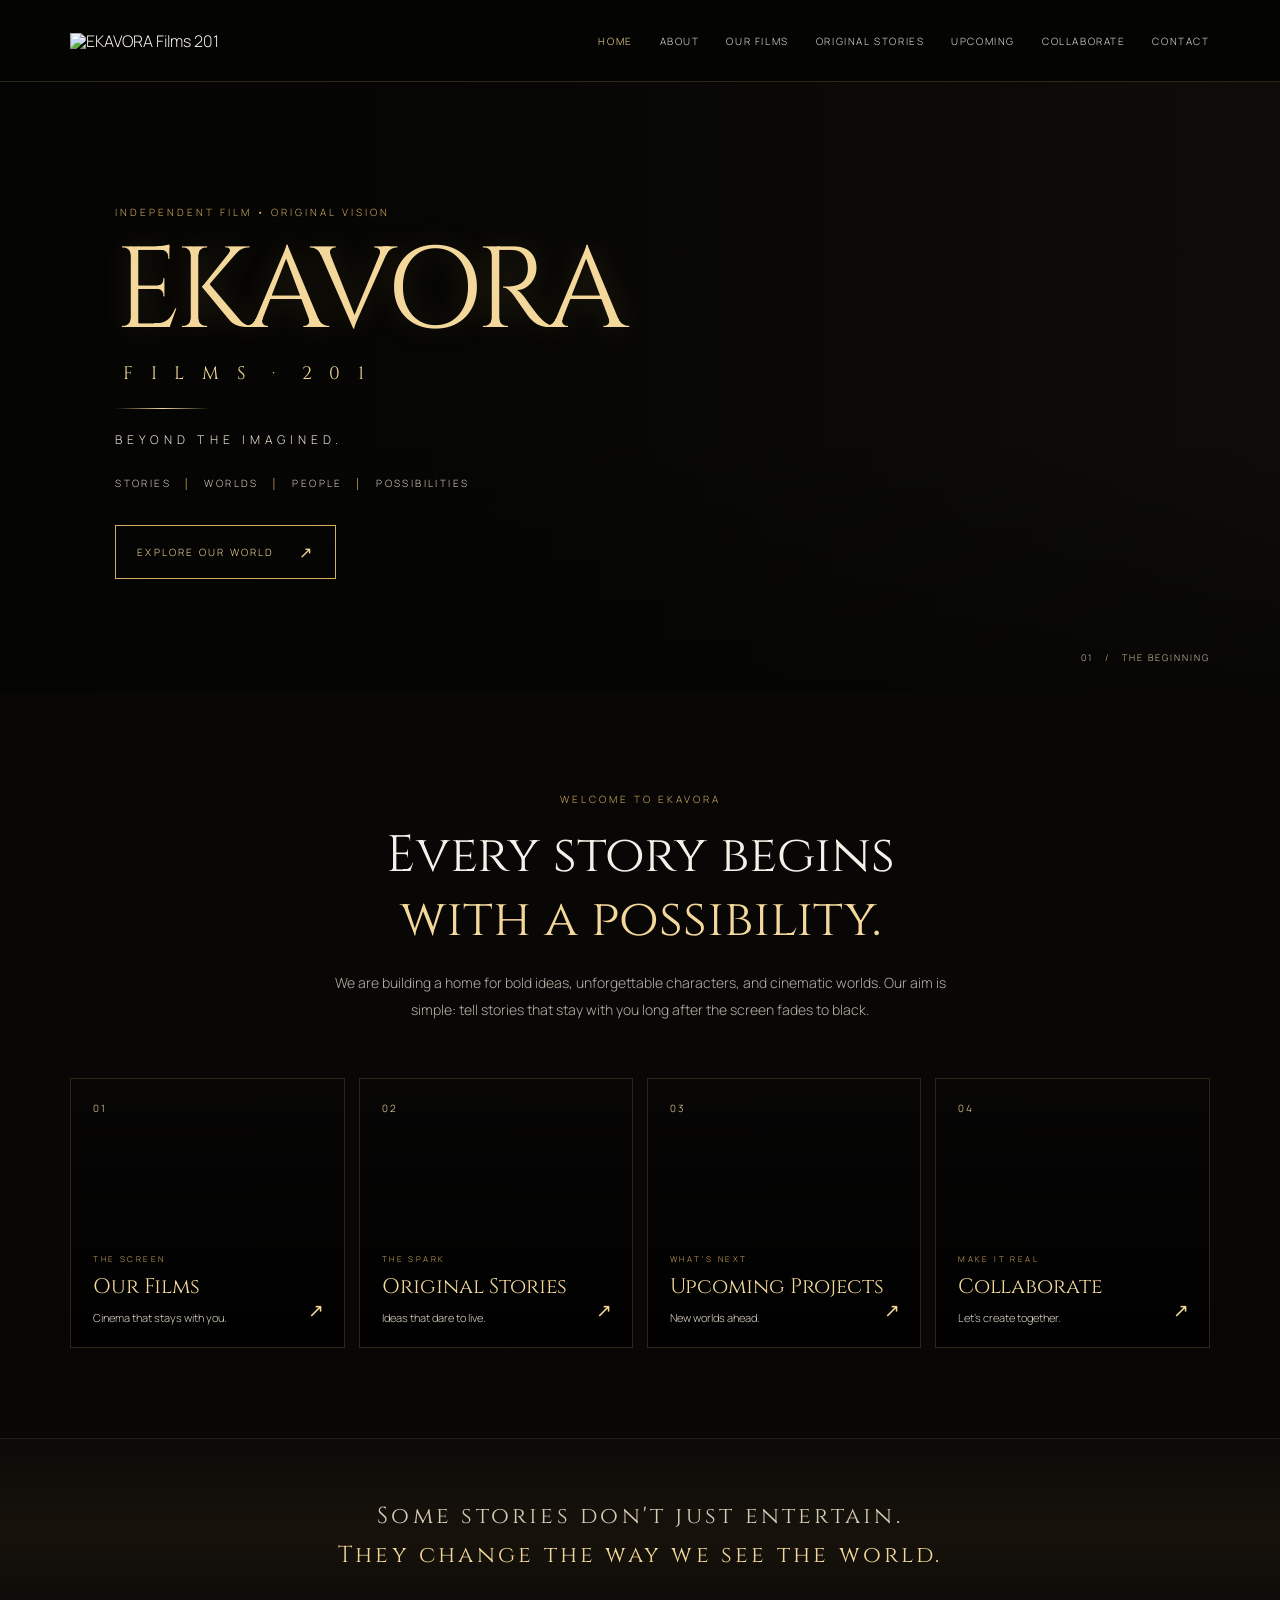
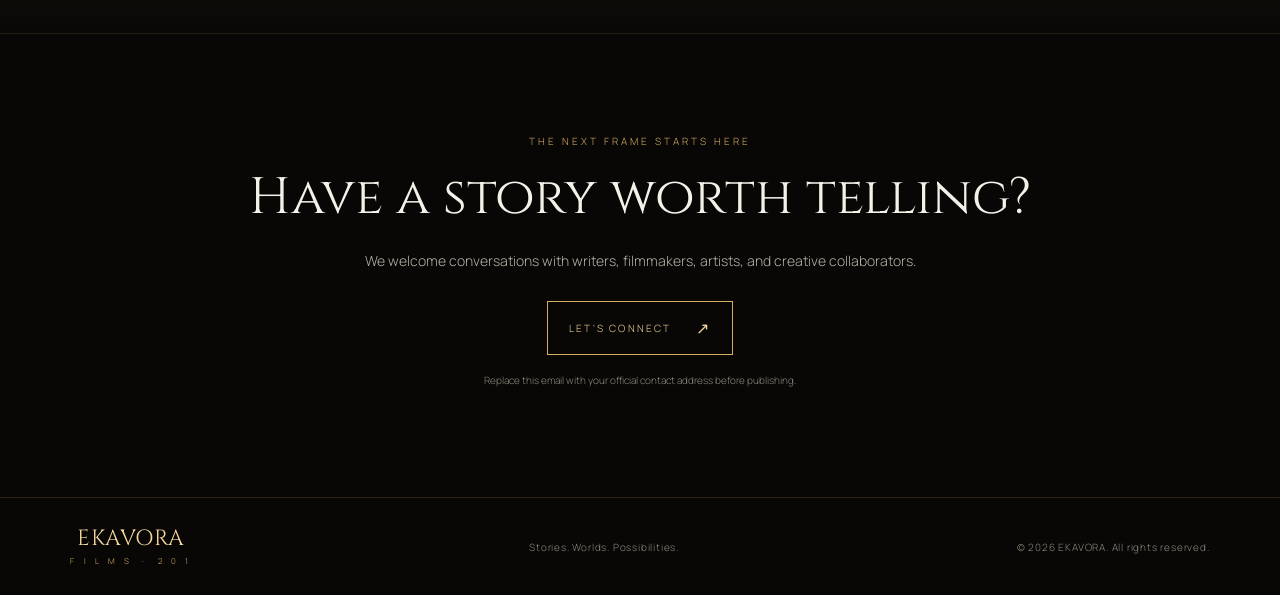
==== index.html @ 3d184a85 "Update index.html" ====
<!DOCTYPE html>
<html lang="en">
<head>
  <meta charset="UTF-8">
  <meta name="viewport" content="width=device-width, initial-scale=1.0">
  <meta name="theme-color" content="#080706">
  <meta name="description" content="EKAVORA — Films, stories, worlds, and possibilities.">
  <title>EKAVORA | Films 201</title>
  <link rel="preconnect" href="https://fonts.googleapis.com">
  <link rel="preconnect" href="https://fonts.gstatic.com" crossorigin>
  <link href="https://fonts.googleapis.com/css2?family=Cinzel:wght@400;500;600;700&family=Manrope:wght@300;400;500;600&display=swap" rel="stylesheet">
  <link rel="stylesheet" href="style.css">
</head>
<body>
  <header class="site-header">
    <a class="brand" href="#home" aria-label="EKAVORA home">
      <img class="brand-logo" src="Assets/ekavora-logo.jpg"
      alt="EKAVORA Films 201">
    </a>
    <button class="menu-toggle" aria-label="Open navigation" aria-expanded="false">☰</button>
    <nav class="nav">
      <a class="active" href="#home">Home</a>
      <a href="#about">About</a>
      <a href="#films">Our Films</a>
      <a href="#stories">Original Stories</a>
      <a href="#upcoming">Upcoming</a>
      <a href="#collaborate">Collaborate</a>
      <a href="#contact">Contact</a>
    </nav>
  </header>

  <main>
    <section class="hero" id="home">
      <div class="hero-image" role="img" aria-label="Cinematic film set in warm golden light"></div>
      <div class="hero-shade"></div>
      <div class="hero-content">
        <p class="eyebrow">INDEPENDENT FILM • ORIGINAL VISION</p>
        <h1>EKAVORA</h1>
        <div class="hero-subtitle">F I L M S <span>·</span> 2 0 1</div>
        <div class="gold-rule"></div>
        <p class="tagline">BEYOND THE IMAGINED.</p>
        <p class="hero-mantra">STORIES <i>│</i> WORLDS <i>│</i> PEOPLE <i>│</i> POSSIBILITIES</p>
        <a class="button" href="#about">EXPLORE OUR WORLD <span>↗</span></a>
      </div>
      <div class="hero-index">01 <span>/</span> THE BEGINNING</div>
    </section>

    <section class="intro section-wrap" id="about">
      <p class="eyebrow">WELCOME TO EKAVORA</p>
      <h2>Every story begins<br><em>with a possibility.</em></h2>
      <p class="intro-copy">We are building a home for bold ideas, unforgettable characters, and cinematic worlds. Our aim is simple: tell stories that stay with you long after the screen fades to black.</p>
    </section>

    <section class="feature-grid section-wrap" aria-label="Explore EKAVORA">
      <a class="feature-card film-card" id="films" href="#contact">
        <span class="card-number">01</span><div><p class="eyebrow">THE SCREEN</p><h3>Our Films</h3><p>Cinema that stays with you.</p></div><span class="arrow">↗</span>
      </a>
      <a class="feature-card story-card" id="stories" href="#contact">
        <span class="card-number">02</span><div><p class="eyebrow">THE SPARK</p><h3>Original Stories</h3><p>Ideas that dare to live.</p></div><span class="arrow">↗</span>
      </a>
      <a class="feature-card upcoming-card" id="upcoming" href="#contact">
        <span class="card-number">03</span><div><p class="eyebrow">WHAT'S NEXT</p><h3>Upcoming Projects</h3><p>New worlds ahead.</p></div><span class="arrow">↗</span>
      </a>
      <a class="feature-card collab-card" id="collaborate" href="#contact">
        <span class="card-number">04</span><div><p class="eyebrow">MAKE IT REAL</p><h3>Collaborate</h3><p>Let's create together.</p></div><span class="arrow">↗</span>
      </a>
    </section>

    <section class="manifesto">
      <div class="manifesto-inner">
        <span class="gold-rule"></span>
        <p>Some stories don't just entertain.</p>
        <p class="manifesto-strong">They change the way we see the world.</p>
        <span class="gold-rule"></span>
      </div>
    </section>

    <section class="contact section-wrap" id="contact">
      <p class="eyebrow">THE NEXT FRAME STARTS HERE</p>
      <h2>Have a story worth telling?</h2>
      <p>We welcome conversations with writers, filmmakers, artists, and creative collaborators.</p>
      <a class="button" href="mailto:hello@ekavora.com">LET'S CONNECT <span>↗</span></a>
      <p class="contact-note">Replace this email with your official contact address before publishing.</p>
    </section>
  </main>

  <footer class="footer">
    <a class="brand footer-brand" href="#home"><span class="brand-main">EKAVORA</span><span class="brand-sub">F I L M S <b>·</b> 2 0 1</span></a>
    <p>Stories. Worlds. Possibilities.</p>
    <p class="copyright">© <span id="year"></span> EKAVORA. All rights reserved.</p>
  </footer>
  <script src="script.js"></script>
</body>
</html>
---- style.css ----
*{box-sizing:border-box}
:root{--black:#080706;--panel:#11100e;--gold:#d6ad62;--gold-light:#f4d89b;--muted:#b8b1a5;--white:#f6f1e8}
html{scroll-behavior:smooth;scroll-padding-top:90px}
body{margin:0;background:var(--black);color:var(--white);font-family:"Manrope",Arial,sans-serif;font-weight:300}
a{color:inherit;text-decoration:none}
.site-header{height:82px;display:flex;align-items:center;justify-content:space-between;padding:0 5.5%;background:rgba(5,5,4,.96);border-bottom:1px solid rgba(214,173,98,.2);position:sticky;top:0;z-index:20}
.brand{display:flex;flex-direction:column;align-items:center;line-height:1}
.brand-main{font-family:"Cinzel",Georgia,serif;color:var(--gold-light);font-size:27px;letter-spacing:.025em}
.brand-sub{font-size:9px;letter-spacing:.45em;color:var(--gold);margin-top:7px}
.brand-sub b{font-weight:400;margin:0 4px}
.nav{display:flex;gap:clamp(12px,2.1vw,32px);align-items:center}
.nav a{font-size:10px;letter-spacing:.16em;text-transform:uppercase;color:#e8e1d6;transition:color .2s}
.nav a:hover,.nav a.active{color:var(--gold-light)}
.menu-toggle{display:none;background:none;border:1px solid #66512f;color:var(--gold-light);font-size:22px;padding:5px 10px}
.hero{position:relative;min-height:610px;display:flex;align-items:center;overflow:hidden;background:#100e0a}
.hero-image{position:absolute;inset:0;background-image:url("https://images.unsplash.com/photo-1485846234645-a62644f84728?auto=format&fit=crop&w=2200&q=85");background-position:center 48%;background-size:cover;filter:sepia(.45) brightness(.48)}
.hero-shade{position:absolute;inset:0;background:linear-gradient(90deg,rgba(4,4,3,.96) 0%,rgba(4,4,3,.78) 42%,rgba(4,4,3,.15) 100%),linear-gradient(0deg,rgba(5,5,4,.75),transparent 42%)}
.hero-content{position:relative;z-index:1;width:min(680px,90%);margin-left:9%;padding:70px 0}
.eyebrow{font-size:10px;letter-spacing:.3em;color:var(--gold);text-transform:uppercase}
.hero h1{font-family:"Cinzel",Georgia,serif;font-size:clamp(58px,9vw,116px);font-weight:400;line-height:.98;letter-spacing:-.045em;margin:18px 0 0;color:var(--gold-light);text-shadow:0 0 28px rgba(214,173,98,.2)}
.hero-subtitle{font-family:"Cinzel",Georgia,serif;letter-spacing:.35em;color:var(--gold-light);font-size:18px;margin:12px 0 20px 8px}
.hero-subtitle span{margin:0 9px;color:var(--gold)}
.gold-rule{width:95px;height:1px;background:linear-gradient(90deg,transparent,var(--gold-light),transparent);margin:22px 0}
.tagline{letter-spacing:.42em;font-size:12px;color:#f4e9d4}
.hero-mantra{font-size:10px;letter-spacing:.24em;color:#d9d0c1;margin:28px 0 35px}
.hero-mantra i{font-style:normal;color:var(--gold);padding:0 8px}
.button{display:inline-flex;align-items:center;gap:24px;border:1px solid var(--gold);padding:15px 21px;color:var(--gold-light);font-size:10px;letter-spacing:.22em;transition:background .25s,color .25s}
.button:hover{background:var(--gold);color:#090806}
.button span{font-size:16px}
.hero-index{position:absolute;right:5.5%;bottom:28px;font-size:9px;letter-spacing:.22em;color:#d6c6a7}
.hero-index span{color:var(--gold);padding:0 8px}
.section-wrap{width:min(1180px,89%);margin:0 auto}
.intro{text-align:center;padding:90px 0 55px}
.intro h2,.contact h2{font-family:"Cinzel",Georgia,serif;font-weight:400;font-size:clamp(32px,4vw,52px);line-height:1.25;margin:18px 0;color:var(--white)}
.intro h2 em{font-style:normal;color:var(--gold-light)}
.intro-copy{max-width:650px;margin:0 auto;color:var(--muted);font-size:14px;line-height:1.9}
.feature-grid{display:grid;grid-template-columns:repeat(4,1fr);gap:14px;padding-bottom:90px}
.feature-card{min-height:270px;position:relative;display:flex;flex-direction:column;justify-content:space-between;padding:22px;background-size:cover;background-position:center;overflow:hidden;border:1px solid rgba(214,173,98,.18);isolation:isolate;transition:transform .25s,border-color .25s}
.feature-card:before{content:"";position:absolute;inset:0;background:linear-gradient(0deg,rgba(0,0,0,.95),rgba(0,0,0,.12));z-index:-1}
.feature-card:hover{transform:translateY(-5px);border-color:var(--gold)}
.film-card{background-image:url("https://images.unsplash.com/photo-1518709268805-4e9042af9f23?auto=format&fit=crop&w=800&q=80")}
.story-card{background-image:url("https://images.unsplash.com/photo-1455390582262-044c dead?auto=format&fit=crop&w=800&q=80")}
.upcoming-card{background-image:url("https://images.unsplash.com/photo-1519608487953-e999c86e7455?auto=format&fit=crop&w=800&q=80")}
.collab-card{background-image:url("https://images.unsplash.com/photo-1521737711867-e3b97375f902?auto=format&fit=crop&w=800&q=80")}
.card-number{font-size:10px;letter-spacing:.2em;color:var(--gold-light)}
.feature-card .eyebrow{font-size:8px;margin-bottom:9px}
.feature-card h3{font-family:"Cinzel",Georgia,serif;font-size:21px;font-weight:400;margin:0 0 9px;color:var(--gold-light)}
.feature-card div>p:last-child{font-size:11px;color:#ddd4c5;margin:0}
.arrow{position:absolute;right:20px;bottom:24px;color:var(--gold-light);font-size:19px}
.manifesto{background:linear-gradient(180deg,#0c0a08,#17120b 50%,#090807);border-top:1px solid rgba(214,173,98,.12);border-bottom:1px solid rgba(214,173,98,.12);text-align:center;padding:54px 20px}
.manifesto-inner{max-width:900px;margin:auto}
.manifesto .gold-rule{margin:0 auto 24px}
.manifesto p{font-family:"Cinzel",Georgia,serif;font-size:clamp(15px,2.2vw,23px);letter-spacing:.14em;color:#d8cbb5;margin:8px 0}
.manifesto .manifesto-strong{color:var(--gold-light)}
.manifesto .gold-rule:last-child{margin:24px auto 0}
.contact{text-align:center;padding:90px 0 100px}
.contact>p:not(.eyebrow):not(.contact-note){color:var(--muted);font-size:14px;line-height:1.8;margin:0 auto 28px;max-width:600px}
.contact-note{font-size:10px;color:#8e877b;margin-top:18px}
.footer{border-top:1px solid rgba(214,173,98,.18);padding:30px 5.5%;display:flex;align-items:center;justify-content:space-between;gap:20px;color:#8f887c;font-size:10px;letter-spacing:.08em}
.footer-brand .brand-main{font-size:22px}.footer-brand .brand-sub{font-size:8px}
.copyright{margin:0}
@media(max-width:900px){.site-header{padding:0 5%;height:74px}.menu-toggle{display:block}.nav{display:none;position:absolute;top:73px;left:0;right:0;background:#090807;padding:22px 6%;flex-direction:column;align-items:flex-start;border-bottom:1px solid rgba(214,173,98,.2)}.nav.open{display:flex}.nav a{padding:7px 0}.hero{min-height:570px}.hero-content{margin-left:6%}.feature-grid{grid-template-columns:repeat(2,1fr)}.feature-card{min-height:230px}}
@media(max-width:560px){.brand-main{font-size:22px}.brand-sub{font-size:8px}.hero{min-height:570px}.hero-content{padding:60px 0;margin-left:6%}.hero h1{font-size:clamp(48px,14vw,76px)}.hero-subtitle{font-size:14px}.hero-mantra{font-size:8px;line-height:2;letter-spacing:.12em}.hero-mantra i{padding:0 2px}.tagline{font-size:10px;letter-spacing:.25em}.intro{padding:65px 0 38px}.feature-grid{width:90%;gap:9px;padding-bottom:60px}.feature-card{min-height:210px;padding:15px}.feature-card h3{font-size:17px}.feature-card div>p:last-child{font-size:10px}.arrow{right:12px;bottom:17px}.manifesto{padding:42px 18px}.contact{padding:65px 0}.footer{flex-direction:column;text-align:center;padding:28px 15px}.hero-index{font-size:8px}}
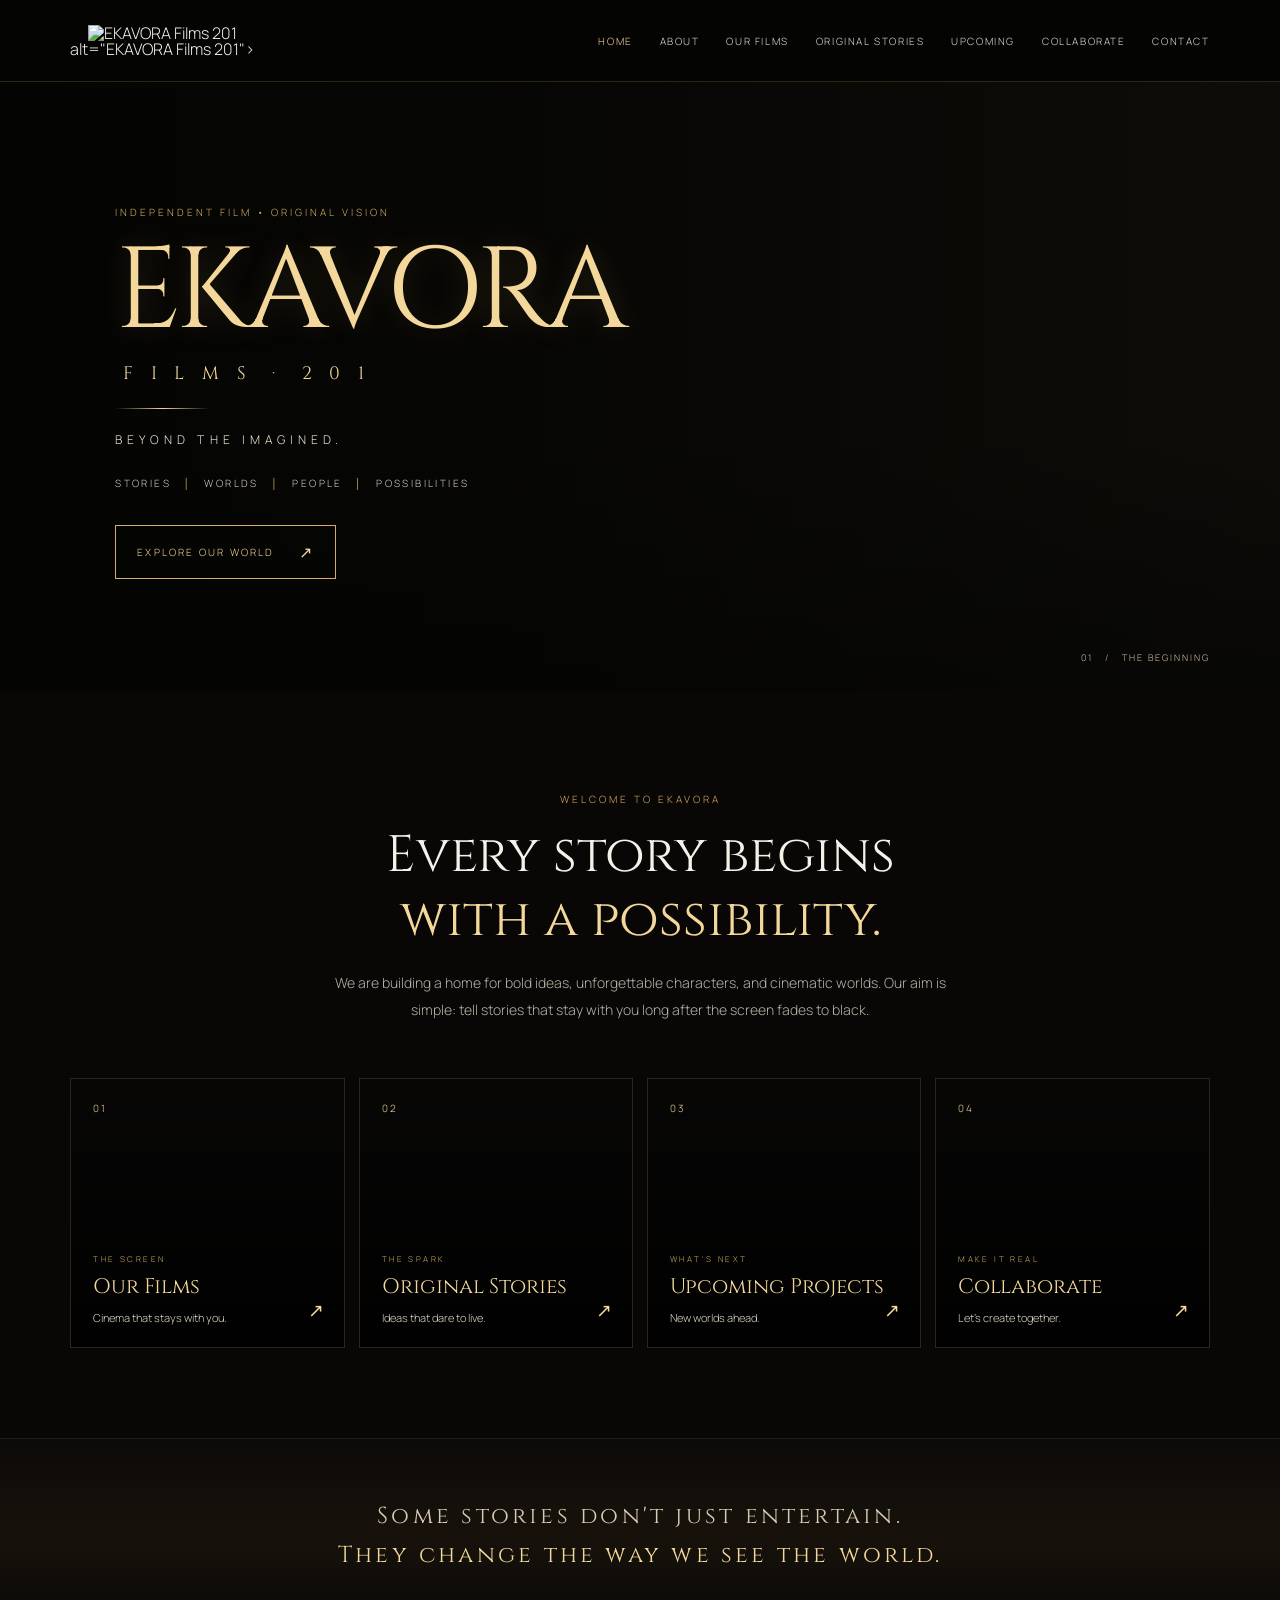
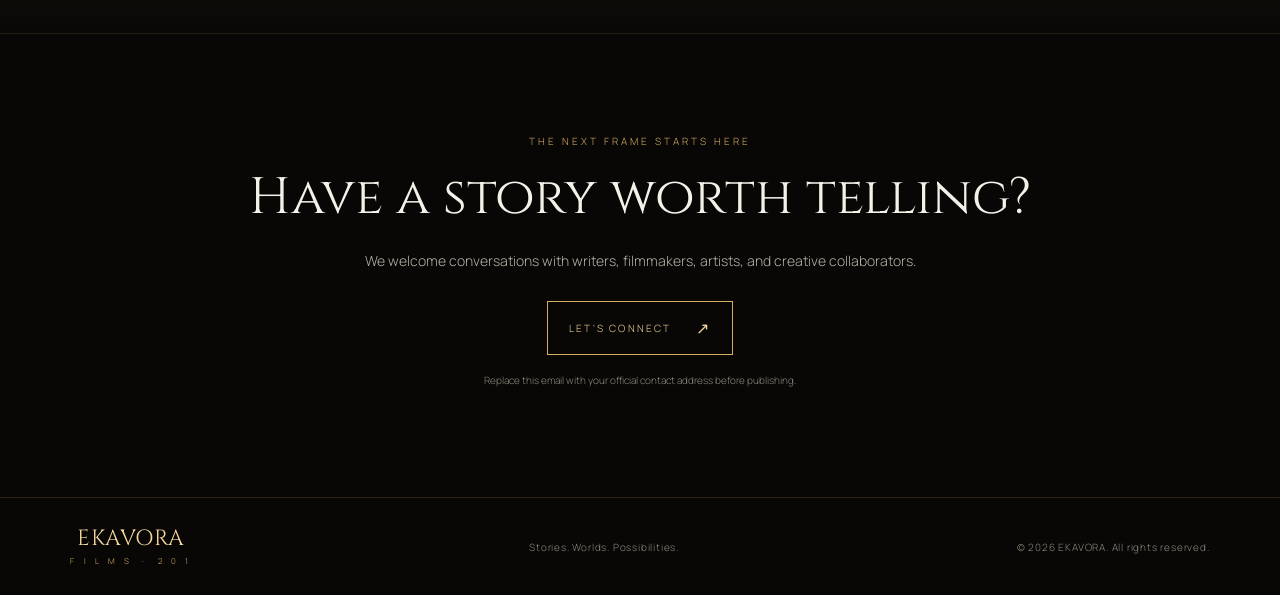
==== commit ea2bce76: "Update index.html" ====
--- a/index.html
+++ b/index.html
@@ -14,7 +14,7 @@
 <body>
   <header class="site-header">
     <a class="brand" href="#home" aria-label="EKAVORA home">
-      <img class="brand-logo" src="Assets/ekavora-logo.jpg"
+      <img class="brand-logo" src="Assets/Ekavora-logo.jpg" alt="EKAVORA Films 201">
       alt="EKAVORA Films 201">
     </a>
     <button class="menu-toggle" aria-label="Open navigation" aria-expanded="false">☰</button>
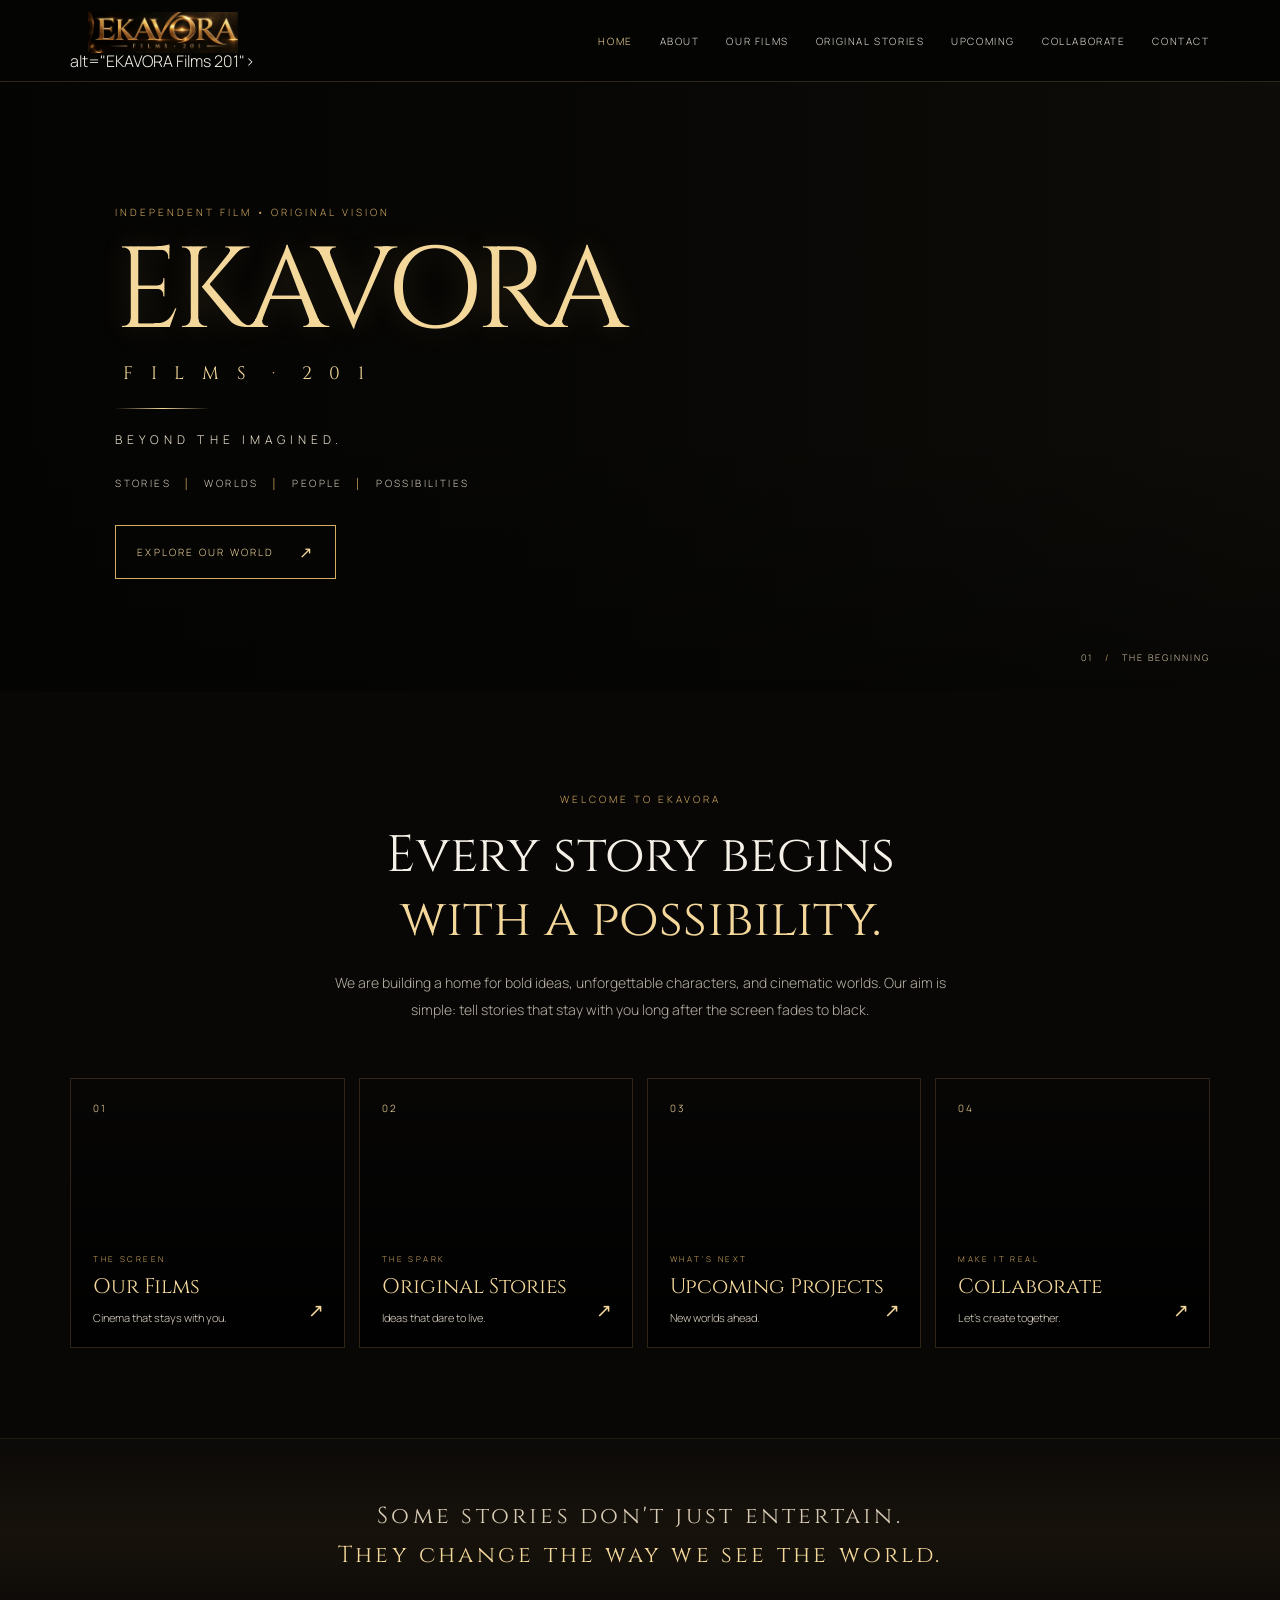
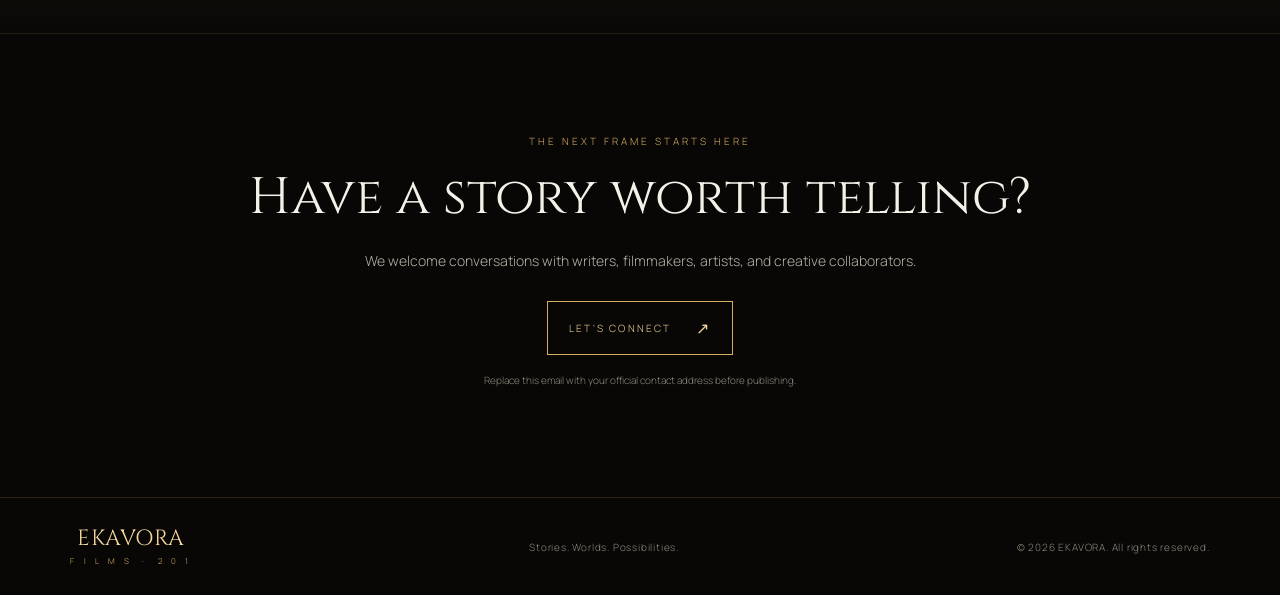
==== commit 13975bb4: "Update brand logo image source in index.html" ====
--- a/index.html
+++ b/index.html
@@ -14,7 +14,7 @@
 <body>
   <header class="site-header">
     <a class="brand" href="#home" aria-label="EKAVORA home">
-      <img class="brand-logo" src="Assets/Ekavora-logo.jpg" alt="EKAVORA Films 201">
+       <img class="brand-logo" src="./Assets/WhatsApp%20Image%202026-10-28%20at%203.33.55%20AM.jpeg" alt="EKAVORA Films 201">
       alt="EKAVORA Films 201">
     </a>
     <button class="menu-toggle" aria-label="Open navigation" aria-expanded="false">☰</button>
--- a/style.css
+++ b/style.css
@@ -61,3 +61,10 @@
 .copyright{margin:0}
 @media(max-width:900px){.site-header{padding:0 5%;height:74px}.menu-toggle{display:block}.nav{display:none;position:absolute;top:73px;left:0;right:0;background:#090807;padding:22px 6%;flex-direction:column;align-items:flex-start;border-bottom:1px solid rgba(214,173,98,.2)}.nav.open{display:flex}.nav a{padding:7px 0}.hero{min-height:570px}.hero-content{margin-left:6%}.feature-grid{grid-template-columns:repeat(2,1fr)}.feature-card{min-height:230px}}
 @media(max-width:560px){.brand-main{font-size:22px}.brand-sub{font-size:8px}.hero{min-height:570px}.hero-content{padding:60px 0;margin-left:6%}.hero h1{font-size:clamp(48px,14vw,76px)}.hero-subtitle{font-size:14px}.hero-mantra{font-size:8px;line-height:2;letter-spacing:.12em}.hero-mantra i{padding:0 2px}.tagline{font-size:10px;letter-spacing:.25em}.intro{padding:65px 0 38px}.feature-grid{width:90%;gap:9px;padding-bottom:60px}.feature-card{min-height:210px;padding:15px}.feature-card h3{font-size:17px}.feature-card div>p:last-child{font-size:10px}.arrow{right:12px;bottom:17px}.manifesto{padding:42px 18px}.contact{padding:65px 0}.footer{flex-direction:column;text-align:center;padding:28px 15px}.hero-index{font-size:8px}}
+.brand-logo {
+  display: block;
+  width: 150px;
+  max-width: 100%;
+  height: auto;
+  object-fit: contain;
+}
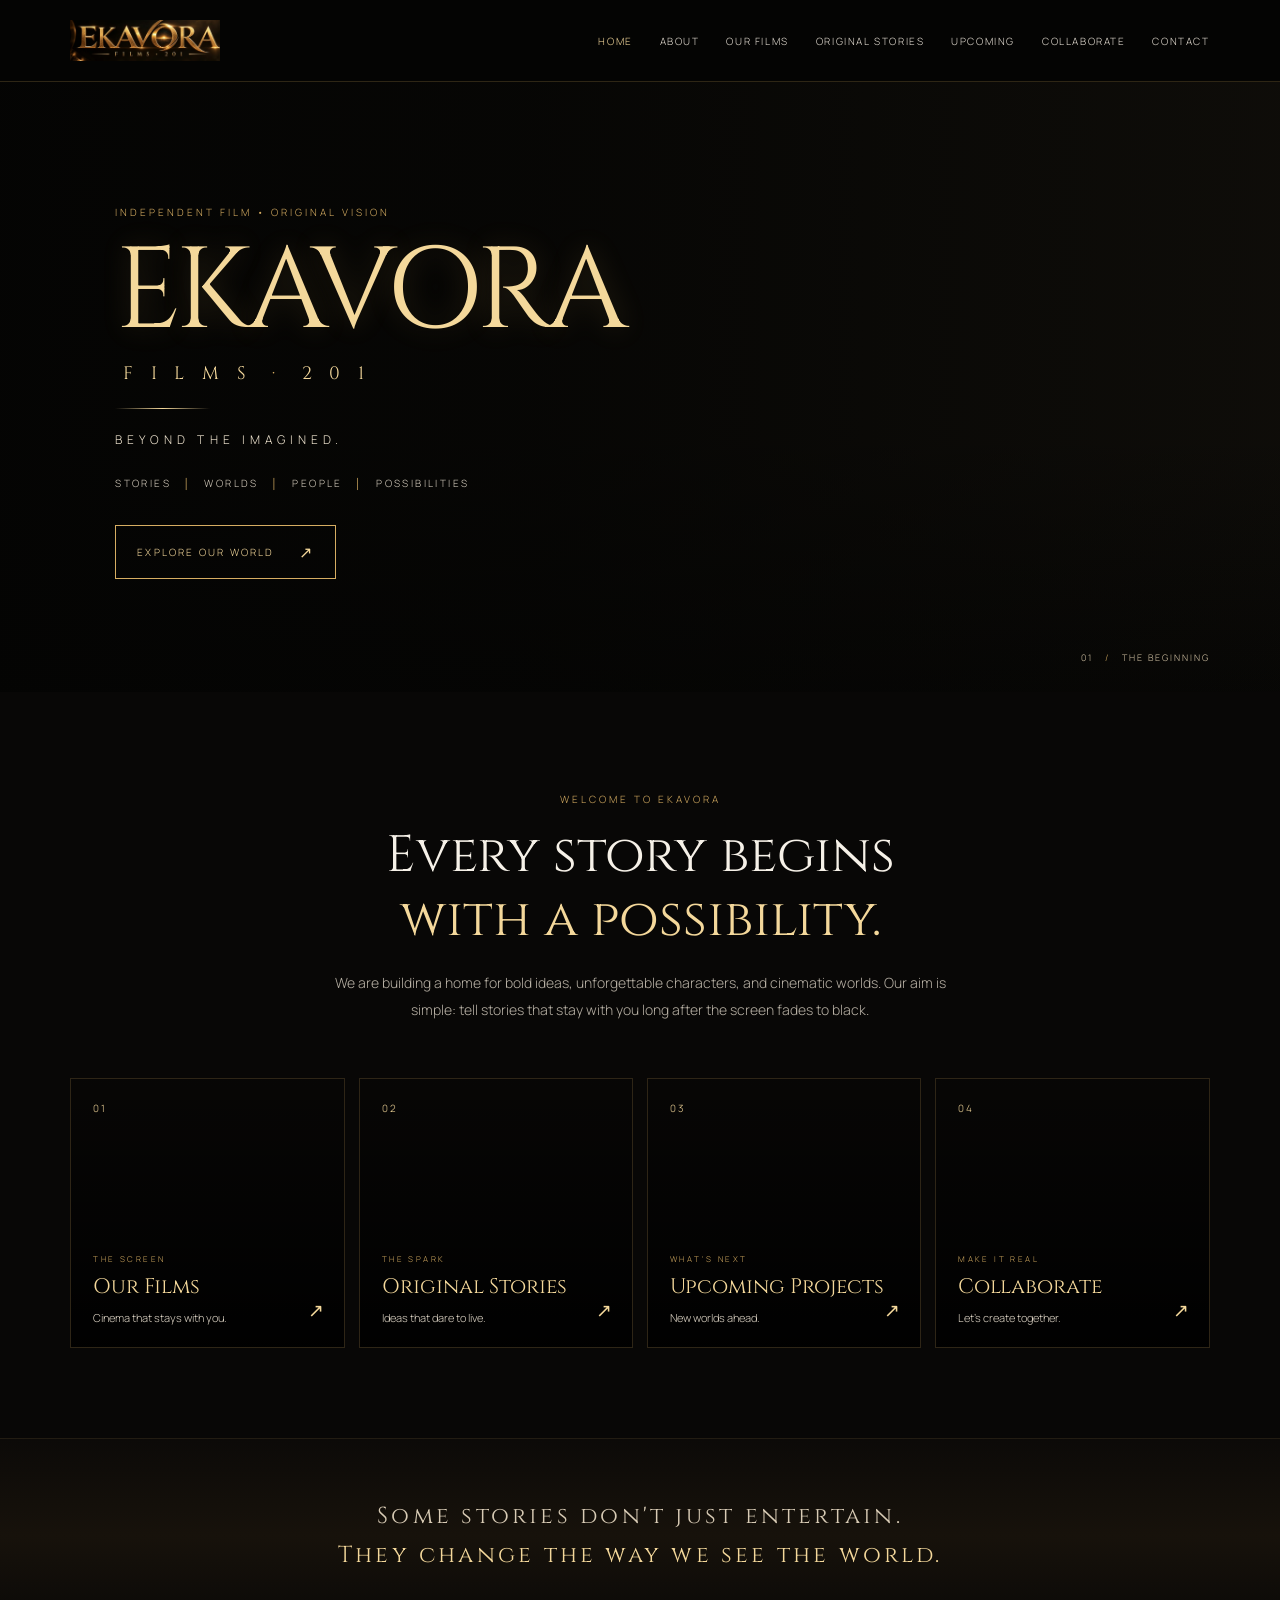
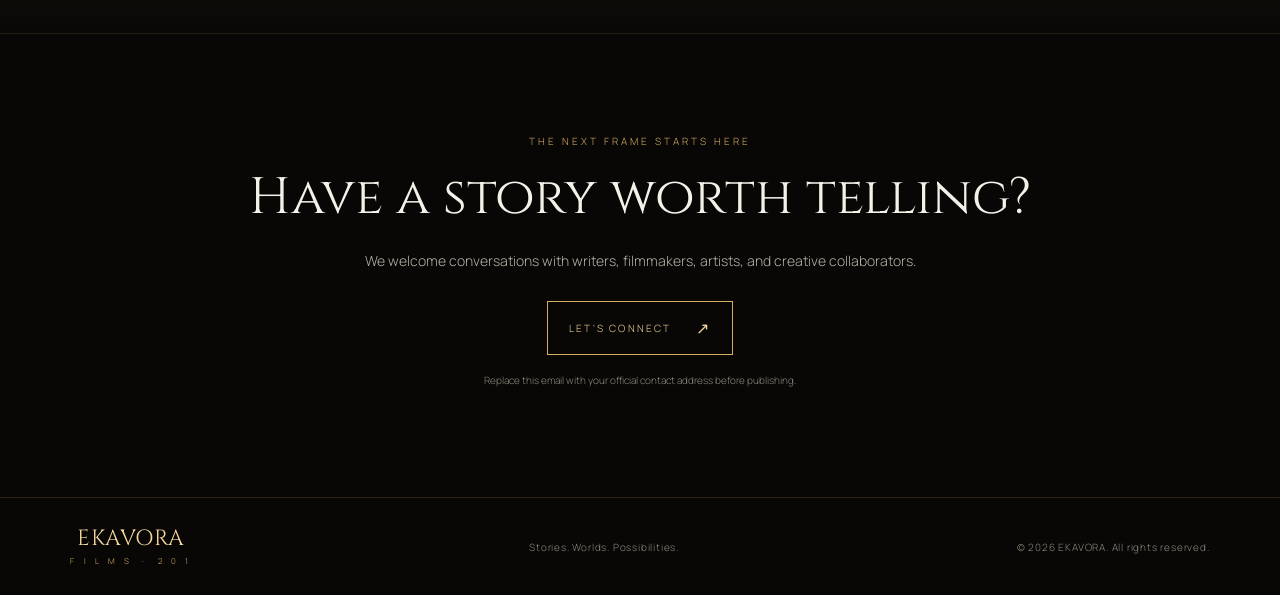
==== commit 2b82c50c: "Update index.html" ====
--- a/index.html
+++ b/index.html
@@ -14,8 +14,9 @@
 <body>
   <header class="site-header">
     <a class="brand" href="#home" aria-label="EKAVORA home">
-       <img class="brand-logo" src="./Assets/WhatsApp%20Image%202026-10-28%20at%203.33.55%20AM.jpeg" alt="EKAVORA Films 201">
-      alt="EKAVORA Films 201">
+       <img class="brand-logo" src="./Assets/WhatsApp%20Image%202026-10-28%20at%203.33.55%20AM.jpeg"
+      alt="EKAVORA Films 201"
+         >
     </a>
     <button class="menu-toggle" aria-label="Open navigation" aria-expanded="false">☰</button>
     <nav class="nav">
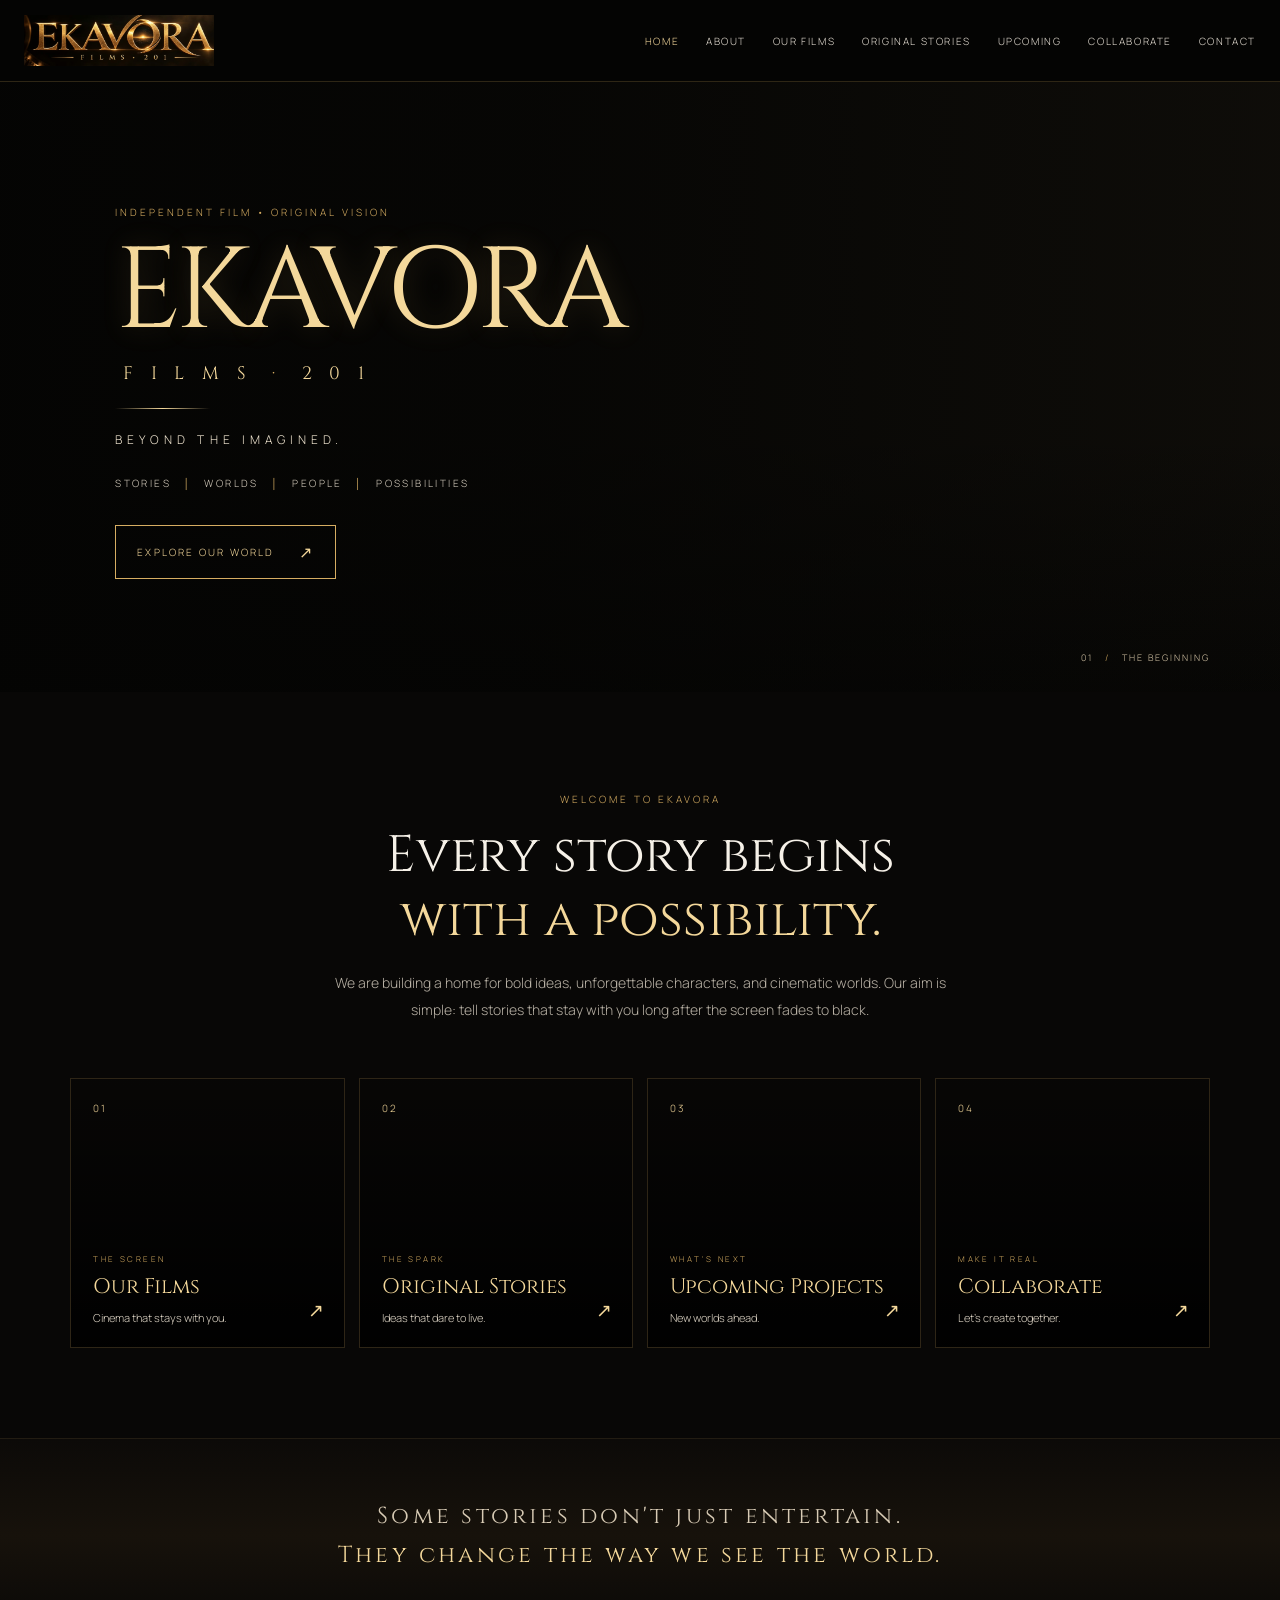
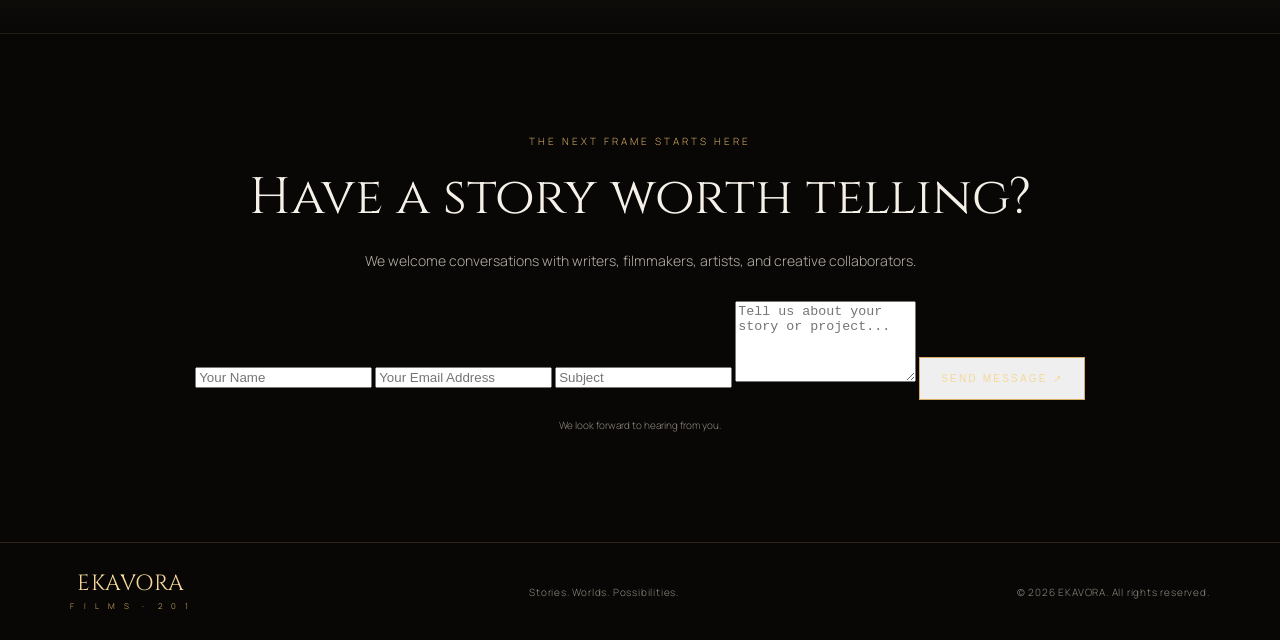
==== commit 1d01817e: "Update index.html" ====
--- a/index.html
+++ b/index.html
@@ -15,8 +15,7 @@
   <header class="site-header">
     <a class="brand" href="#home" aria-label="EKAVORA home">
        <img class="brand-logo" src="./Assets/WhatsApp%20Image%202026-10-28%20at%203.33.55%20AM.jpeg"
-      alt="EKAVORA Films 201"
-         >
+      alt="EKAVORA Films 201">
     </a>
     <button class="menu-toggle" aria-label="Open navigation" aria-expanded="false">☰</button>
     <nav class="nav">
@@ -77,11 +76,23 @@
     </section>
 
     <section class="contact section-wrap" id="contact">
-      <p class="eyebrow">THE NEXT FRAME STARTS HERE</p>
-      <h2>Have a story worth telling?</h2>
-      <p>We welcome conversations with writers, filmmakers, artists, and creative collaborators.</p>
-      <a class="button" href="mailto:hello@ekavora.com">LET'S CONNECT <span>↗</span></a>
-      <p class="contact-note">Replace this email with your official contact address before publishing.</p>
+    <p class="eyebrow">THE NEXT FRAME STARTS HERE</p>
+    <h2>Have a story worth telling?</h2>
+    <p>We welcome conversations with writers, filmmakers, artists, and creative collaborators.</p>
+
+    <form action="https://formspree.io/f/mkjjrlqg" method="POST" class="contact-form">
+        <input type="text" name="name" placeholder="Your Name" required>
+
+        <input type="email" name="email" placeholder="Your Email Address" required>
+
+        <input type="text" name="subject" placeholder="Subject" required>
+
+        <textarea name="message" placeholder="Tell us about your story or project..." rows="5" required></textarea>
+
+        <button type="submit" class="button">SEND MESSAGE ↗</button>
+    </form>
+
+    <p class="contact-note">We look forward to hearing from you.</p>
     </section>
   </main>
 
--- a/style.css
+++ b/style.css
@@ -63,8 +63,91 @@
 @media(max-width:560px){.brand-main{font-size:22px}.brand-sub{font-size:8px}.hero{min-height:570px}.hero-content{padding:60px 0;margin-left:6%}.hero h1{font-size:clamp(48px,14vw,76px)}.hero-subtitle{font-size:14px}.hero-mantra{font-size:8px;line-height:2;letter-spacing:.12em}.hero-mantra i{padding:0 2px}.tagline{font-size:10px;letter-spacing:.25em}.intro{padding:65px 0 38px}.feature-grid{width:90%;gap:9px;padding-bottom:60px}.feature-card{min-height:210px;padding:15px}.feature-card h3{font-size:17px}.feature-card div>p:last-child{font-size:10px}.arrow{right:12px;bottom:17px}.manifesto{padding:42px 18px}.contact{padding:65px 0}.footer{flex-direction:column;text-align:center;padding:28px 15px}.hero-index{font-size:8px}}
 .brand-logo {
   display: block;
-  width: 150px;
+  width: 190px;
   max-width: 100%;
   height: auto;
   object-fit: contain;
 }
+/* Mobile Responsive Logo */
+@media (max-width: 768px). {
+  .brand-logo {
+    width: 160px;
+     }
+}  
+/* EKAVORA Header and Logo Improvements */
+.site-header {
+  padding-left: 24px;
+  padding-right: 24px;
+}
+
+.brand-logo {
+  display: block;
+  width: 190px;
+  max-width: 100%;
+  height: auto;
+  object-fit: contain;
+}
+
+@media (max-width: 768px) {
+  .site-header {
+    padding-left: 12px;
+    padding-right: 12px;
+  }
+
+  .brand-logo {
+    width: 160px;
+  }
+
+  .nav {
+    gap: 12px;
+  }
+
+  .nav a {
+    font-size: 9px;
+  }
+}
+/* Fix mobile screen overflow */
+@media (max-width: 768px) {
+  html,
+  body {
+    width: 100%;
+    max-width: 100%;
+    overflow-x: hidden;
+  }
+
+  .hero {
+    width: 100%;
+    min-width: 0;
+    min-height: 560px;
+    overflow: hidden;
+  }
+
+  .hero-content {
+    width: 90%;
+    max-width: 90%;
+    margin-left: auto;
+    margin-right: auto;
+  }
+
+  .hero h1 {
+    font-size: clamp(42px, 12vw, 64px);
+    overflow-wrap: anywhere;
+  }
+
+  .hero-subtitle {
+    font-size: 14px;
+    letter-spacing: 0.2em;
+    flex-wrap: wrap;
+  }
+
+  .tagline,
+  .hero-mantra {
+    max-width: 100%;
+    overflow-wrap: anywhere;
+  }
+
+  .site-header {
+    max-width: 100%;
+    box-sizing: border-box;
+  }
+}
